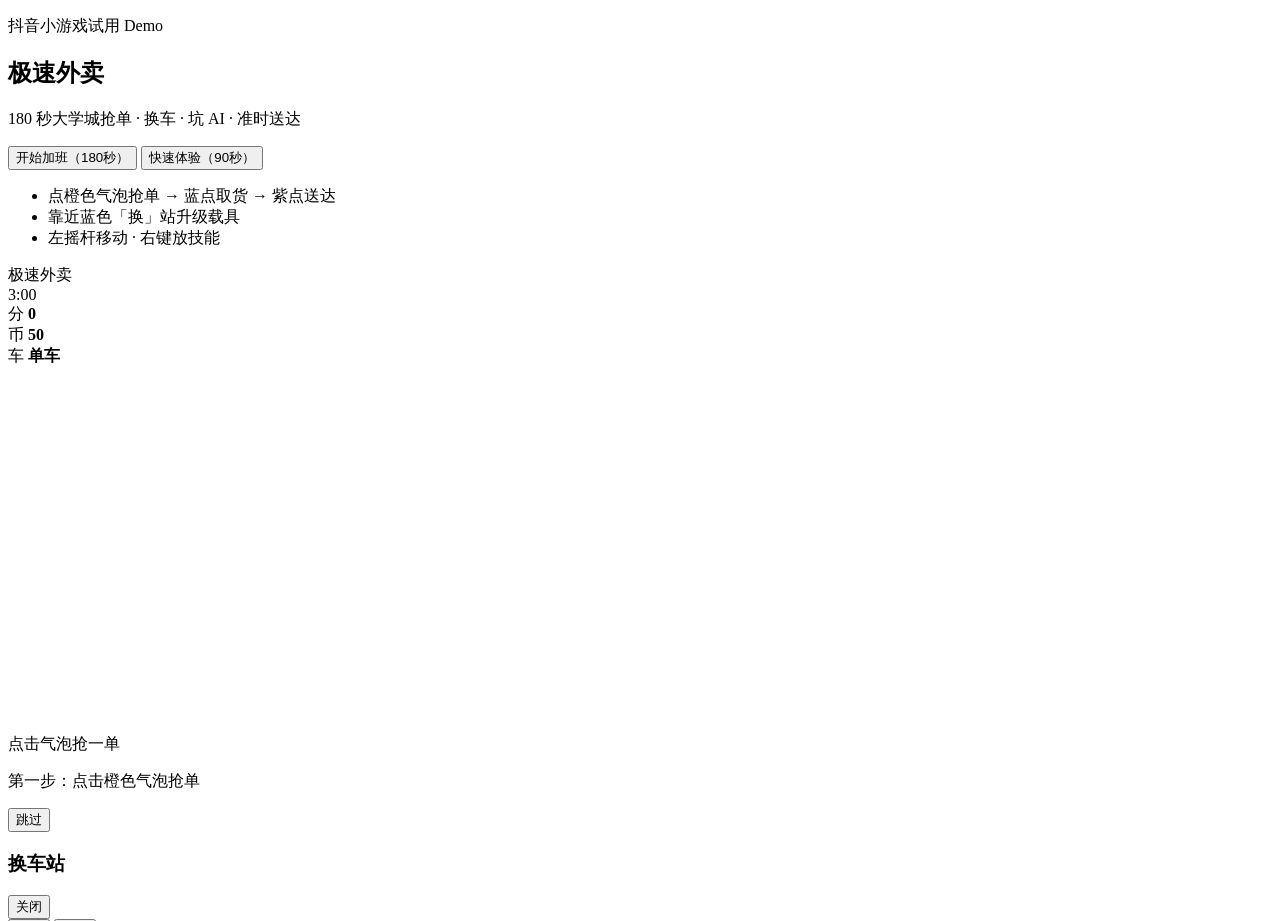
==== demo/index.html @ c2e83d72 "Add demo/index.html" ====
<!DOCTYPE html>
<html lang="zh-CN">
<head>
  <meta charset="UTF-8" />
  <meta name="viewport" content="width=device-width, initial-scale=1, maximum-scale=1, user-scalable=no, viewport-fit=cover" />
  <title>极速外卖 · 可玩 Demo</title>
  <link rel="stylesheet" href="styles.css" />
</head>
<body>
  <div id="app">
    <!-- 大厅 -->
    <section id="screen-lobby" class="screen">
      <div class="lobby-bg"></div>
      <div class="lobby-card">
        <p class="eyebrow">抖音小游戏试用 Demo</p>
        <h1>极速外卖</h1>
        <p class="sub">180 秒大学城抢单 · 换车 · 坑 AI · 准时送达</p>
        <div class="mode-row">
          <button type="button" class="btn primary" id="btn-play-180">开始加班（180秒）</button>
          <button type="button" class="btn ghost" id="btn-play-90">快速体验（90秒）</button>
        </div>
        <ul class="tips">
          <li>点橙色气泡抢单 → 蓝点取货 → 紫点送达</li>
          <li>靠近蓝色「换」站升级载具</li>
          <li>左摇杆移动 · 右键放技能</li>
        </ul>
      </div>
    </section>

    <!-- 对局 -->
    <section id="screen-game" class="screen hidden">
      <header class="topbar">
        <div class="brand">极速外卖</div>
        <div class="pill time" id="hud-time">3:00</div>
        <div class="pill">分 <b id="hud-score">0</b></div>
        <div class="pill">币 <b id="hud-gold">50</b></div>
        <div class="pill">车 <b id="hud-veh">单车</b></div>
      </header>

      <div id="rankbar" class="rankbar"></div>

      <div id="stage">
        <canvas id="cv"></canvas>
        <div id="order-card" class="order-card">点击气泡抢一单</div>
        <div id="banner" class="banner hidden"></div>
        <div id="toast" class="toast"></div>

        <!-- 三步引导 -->
        <div id="tutorial" class="tutorial hidden">
          <div class="tutorial-box">
            <p id="tutorial-text">第一步：点击橙色气泡抢单</p>
            <button type="button" class="btn ghost small" id="btn-skip-tutorial">跳过</button>
          </div>
        </div>

        <!-- 换车面板 -->
        <div id="swap-panel" class="swap-panel hidden">
          <h3>换车站</h3>
          <div id="swap-list"></div>
          <button type="button" class="btn ghost small" id="btn-close-swap">关闭</button>
        </div>

        <!-- 虚拟摇杆 -->
        <div id="joystick" class="joystick">
          <div class="joy-base"><div class="joy-knob" id="joy-knob"></div></div>
        </div>

        <div class="action-pad">
          <button type="button" class="act-btn" id="btn-interact">换车</button>
          <button type="button" class="act-btn skill" id="btn-skill">加速</button>
        </div>
      </div>

      <footer class="bottombar">
        <div class="skill-shop">
          <button type="button" class="btn tiny" id="btn-buy-oil">倒油 60币</button>
          <button type="button" class="btn tiny" id="btn-buy-bait">诱饵 60币</button>
        </div>
        <div class="hint">WASD / 摇杆移动 · E 技能 · F 换车 · 点气泡抢单</div>
      </footer>
    </section>

    <!-- 结算 -->
    <section id="screen-result" class="screen hidden">
      <div class="result-card">
        <p class="eyebrow">下班结算</p>
        <div class="rank-big" id="result-rank">第 1 名</div>
        <p id="result-detail" class="sub"></p>
        <p id="result-highlight" class="highlight"></p>
        <div class="mode-row">
          <button type="button" class="btn primary" id="btn-again">再来一局</button>
          <button type="button" class="btn ghost" id="btn-ad">看视频奖励×2（模拟）</button>
        </div>
        <button type="button" class="btn text" id="btn-lobby">回大厅</button>
      </div>
    </section>
  </div>
  <script src="game.js"></script>
</body>
</html>
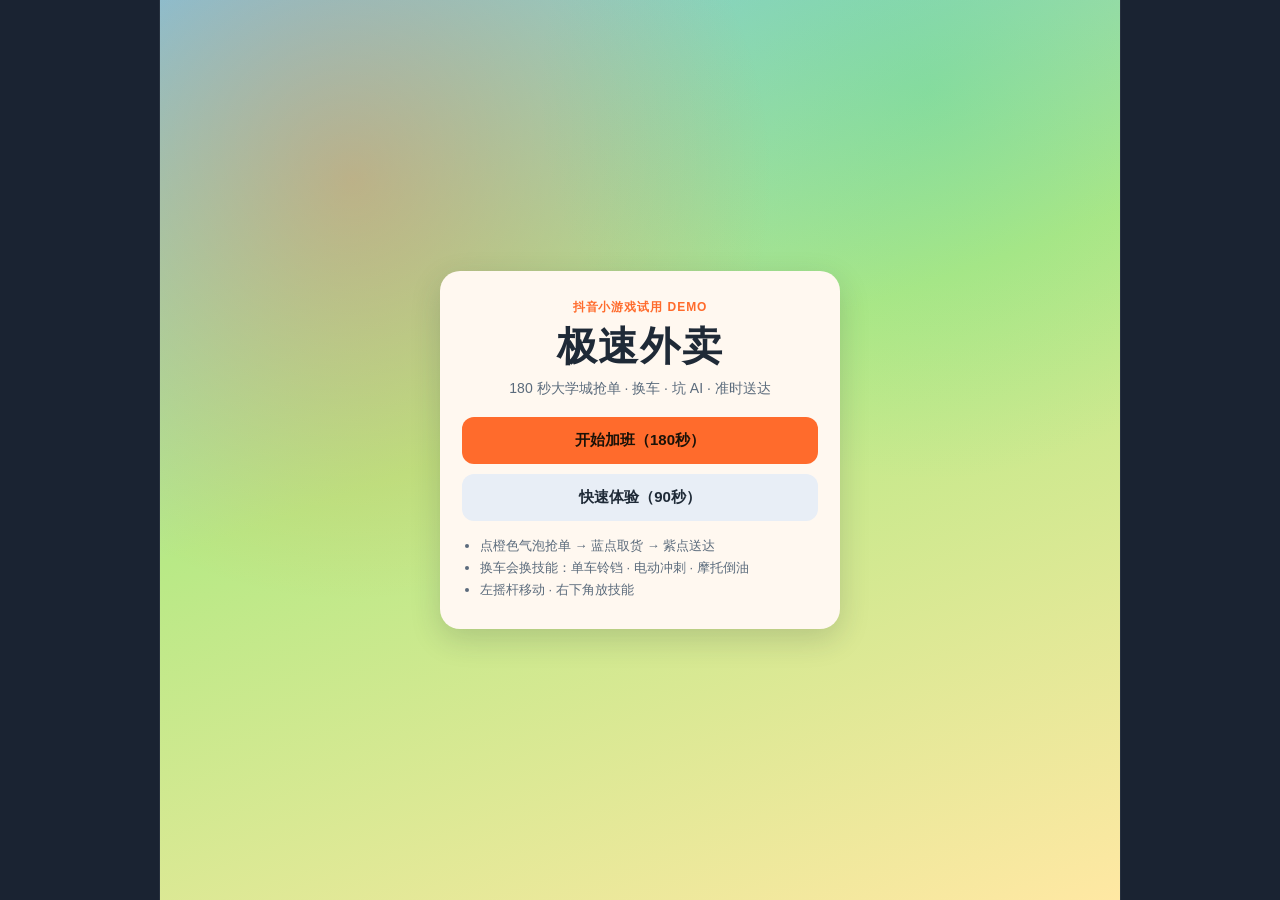
==== commit 5a06028c: "Expand vehicle skills (Maybach Yoink) and sync PRD docs. Vehicle-bound abilities for MVP and P1/P2 r" ====
--- a/demo/index.html
+++ b/demo/index.html
@@ -21,8 +21,8 @@
         </div>
         <ul class="tips">
           <li>点橙色气泡抢单 → 蓝点取货 → 紫点送达</li>
-          <li>靠近蓝色「换」站升级载具</li>
-          <li>左摇杆移动 · 右键放技能</li>
+          <li>换车会换技能：单车铃铛 · 电动冲刺 · 摩托倒油</li>
+          <li>左摇杆移动 · 右下角放技能</li>
         </ul>
       </div>
     </section>
@@ -67,16 +67,12 @@
 
         <div class="action-pad">
           <button type="button" class="act-btn" id="btn-interact">换车</button>
-          <button type="button" class="act-btn skill" id="btn-skill">加速</button>
+          <button type="button" class="act-btn skill" id="btn-skill">铃铛</button>
         </div>
       </div>
 
       <footer class="bottombar">
-        <div class="skill-shop">
-          <button type="button" class="btn tiny" id="btn-buy-oil">倒油 60币</button>
-          <button type="button" class="btn tiny" id="btn-buy-bait">诱饵 60币</button>
-        </div>
-        <div class="hint">WASD / 摇杆移动 · E 技能 · F 换车 · 点气泡抢单</div>
+        <div class="hint">WASD / 摇杆移动 · E 技能（随载具变化）· F 换车 · 点气泡抢单</div>
       </footer>
     </section>
 
--- a/demo/styles.css
+++ b/demo/styles.css
@@ -0,0 +1,347 @@
+:root {
+  --bg: #7ec8e3;
+  --panel: #fff8f0;
+  --ink: #1f2a37;
+  --muted: #5b6b7c;
+  --accent: #ff6b2c;
+  --ok: #3dd68c;
+  --warn: #ffd166;
+  --blue: #4a90e2;
+  --danger: #ff4d6a;
+  --shadow: 0 10px 30px rgba(31, 42, 55, 0.18);
+  font-family: "Segoe UI", "PingFang SC", "Microsoft YaHei", sans-serif;
+}
+
+* { box-sizing: border-box; margin: 0; padding: 0; }
+html, body {
+  height: 100%;
+  background: #1a2332;
+  color: var(--ink);
+  overflow: hidden;
+  touch-action: none;
+  user-select: none;
+  -webkit-user-select: none;
+}
+
+#app {
+  height: 100%;
+  max-width: 480px;
+  margin: 0 auto;
+  position: relative;
+  background: #0f1620;
+  box-shadow: 0 0 0 1px rgba(255,255,255,0.06);
+}
+
+@media (min-width: 900px) {
+  #app { max-width: 960px; }
+}
+
+.screen {
+  position: absolute;
+  inset: 0;
+  display: flex;
+  flex-direction: column;
+}
+.screen.hidden { display: none; }
+
+/* Lobby */
+#screen-lobby {
+  align-items: center;
+  justify-content: center;
+  overflow: auto;
+}
+.lobby-bg {
+  position: absolute;
+  inset: 0;
+  background:
+    radial-gradient(circle at 20% 20%, rgba(255,107,44,0.35), transparent 40%),
+    radial-gradient(circle at 80% 10%, rgba(61,214,140,0.3), transparent 35%),
+    linear-gradient(160deg, #7ec8e3 0%, #b8e986 45%, #ffe8a3 100%);
+}
+.lobby-card {
+  position: relative;
+  z-index: 1;
+  width: min(400px, 92%);
+  background: var(--panel);
+  border-radius: 20px;
+  padding: 28px 22px;
+  box-shadow: var(--shadow);
+  text-align: center;
+}
+.eyebrow {
+  color: var(--accent);
+  font-weight: 700;
+  font-size: 12px;
+  letter-spacing: 0.08em;
+  text-transform: uppercase;
+}
+h1 {
+  font-size: 40px;
+  line-height: 1.1;
+  margin: 8px 0 10px;
+  letter-spacing: 0.04em;
+}
+.sub { color: var(--muted); font-size: 14px; line-height: 1.5; }
+.mode-row {
+  display: flex;
+  flex-direction: column;
+  gap: 10px;
+  margin: 18px 0 14px;
+}
+.tips {
+  text-align: left;
+  color: var(--muted);
+  font-size: 13px;
+  line-height: 1.7;
+  padding-left: 18px;
+}
+
+.btn {
+  border: none;
+  border-radius: 12px;
+  padding: 14px 16px;
+  font-size: 15px;
+  font-weight: 700;
+  cursor: pointer;
+  color: #fff;
+  background: var(--accent);
+}
+.btn:disabled { opacity: 0.45; cursor: not-allowed; }
+.btn.primary { background: var(--accent); color: #1a1208; }
+.btn.ghost { background: #e8eef6; color: var(--ink); }
+.btn.text { background: transparent; color: var(--muted); margin-top: 8px; }
+.btn.small { padding: 8px 12px; font-size: 13px; }
+.btn.tiny { padding: 8px 10px; font-size: 12px; border-radius: 999px; background: #243044; color: #eef2f7; }
+
+/* Game */
+#screen-game { background: #1a2332; color: #eef2f7; }
+.topbar {
+  display: flex;
+  flex-wrap: wrap;
+  gap: 8px;
+  align-items: center;
+  padding: 8px 10px;
+  background: #243044;
+}
+.brand { font-weight: 800; margin-right: auto; color: #ffd166; }
+.pill {
+  background: rgba(255,255,255,0.08);
+  border-radius: 999px;
+  padding: 4px 10px;
+  font-size: 12px;
+  color: #8b9bb4;
+}
+.pill b { color: #ffd166; font-size: 14px; }
+.pill.time b, .pill.time { color: #fff; font-weight: 800; font-size: 14px; }
+
+.rankbar {
+  display: flex;
+  gap: 6px;
+  padding: 6px 10px;
+  background: #1c2738;
+  font-size: 11px;
+  color: #8b9bb4;
+  overflow: auto;
+}
+.rankbar .me { color: #3dd68c; font-weight: 700; }
+
+#stage {
+  position: relative;
+  flex: 1;
+  min-height: 0;
+  background: #6fbf4b;
+}
+#cv {
+  display: block;
+  width: 100%;
+  height: 100%;
+}
+
+.order-card {
+  position: absolute;
+  left: 10px;
+  top: 10px;
+  max-width: 220px;
+  background: rgba(20, 28, 40, 0.88);
+  border: 1px solid #3a4d6a;
+  border-radius: 10px;
+  padding: 8px 10px;
+  font-size: 13px;
+  pointer-events: none;
+  line-height: 1.4;
+}
+
+.banner {
+  position: absolute;
+  left: 0; right: 0; top: 0;
+  text-align: center;
+  padding: 8px;
+  font-weight: 800;
+  color: #fff;
+  background: linear-gradient(90deg, transparent, var(--accent), transparent);
+}
+.banner.hidden { display: none; }
+
+.toast {
+  position: absolute;
+  left: 50%;
+  top: 20%;
+  transform: translateX(-50%);
+  background: rgba(0,0,0,0.75);
+  color: #fff;
+  padding: 8px 14px;
+  border-radius: 999px;
+  font-size: 13px;
+  opacity: 0;
+  transition: opacity 0.2s;
+  pointer-events: none;
+  white-space: nowrap;
+  max-width: 90%;
+  overflow: hidden;
+  text-overflow: ellipsis;
+}
+.toast.show { opacity: 1; }
+
+.tutorial {
+  position: absolute;
+  inset: 0;
+  background: rgba(10, 14, 22, 0.55);
+  display: flex;
+  align-items: flex-end;
+  justify-content: center;
+  padding: 20px;
+  z-index: 4;
+}
+.tutorial.hidden { display: none; }
+.tutorial-box {
+  background: var(--panel);
+  color: var(--ink);
+  border-radius: 14px;
+  padding: 14px 16px;
+  width: min(360px, 100%);
+  text-align: center;
+  box-shadow: var(--shadow);
+}
+.tutorial-box p { margin-bottom: 10px; font-weight: 600; }
+
+.swap-panel {
+  position: absolute;
+  left: 50%;
+  top: 50%;
+  transform: translate(-50%, -50%);
+  width: min(300px, 90%);
+  background: var(--panel);
+  color: var(--ink);
+  border-radius: 16px;
+  padding: 16px;
+  z-index: 5;
+  box-shadow: var(--shadow);
+  text-align: center;
+}
+.swap-panel.hidden { display: none; }
+.swap-panel h3 { margin-bottom: 10px; }
+.swap-item {
+  display: flex;
+  justify-content: space-between;
+  align-items: center;
+  padding: 10px 12px;
+  margin: 6px 0;
+  border-radius: 10px;
+  background: #eef3f8;
+  border: none;
+  width: 100%;
+  font-weight: 700;
+  cursor: pointer;
+}
+.swap-item:disabled { opacity: 0.45; }
+.swap-item.current { outline: 2px solid var(--ok); }
+
+.joystick {
+  position: absolute;
+  left: 16px;
+  bottom: 16px;
+  width: 110px;
+  height: 110px;
+  z-index: 3;
+}
+.joy-base {
+  width: 100%;
+  height: 100%;
+  border-radius: 50%;
+  background: rgba(20, 28, 40, 0.35);
+  border: 2px solid rgba(255,255,255,0.25);
+  position: relative;
+}
+.joy-knob {
+  width: 48px;
+  height: 48px;
+  border-radius: 50%;
+  background: rgba(255,255,255,0.85);
+  position: absolute;
+  left: 50%;
+  top: 50%;
+  transform: translate(-50%, -50%);
+  box-shadow: 0 4px 12px rgba(0,0,0,0.25);
+}
+
+.action-pad {
+  position: absolute;
+  right: 14px;
+  bottom: 18px;
+  display: flex;
+  flex-direction: column;
+  gap: 10px;
+  z-index: 3;
+}
+.act-btn {
+  width: 72px;
+  height: 72px;
+  border-radius: 50%;
+  border: none;
+  font-weight: 800;
+  font-size: 13px;
+  background: rgba(74, 144, 226, 0.95);
+  color: #fff;
+  box-shadow: 0 6px 16px rgba(0,0,0,0.25);
+}
+.act-btn.skill { background: rgba(255, 107, 44, 0.95); color: #1a1208; }
+.act-btn:disabled { opacity: 0.4; }
+
+.bottombar {
+  display: flex;
+  flex-wrap: wrap;
+  gap: 8px;
+  align-items: center;
+  padding: 8px 10px 12px;
+  background: #243044;
+}
+.hint { font-size: 11px; color: #8b9bb4; }
+
+/* Result */
+#screen-result {
+  align-items: center;
+  justify-content: center;
+  background:
+    radial-gradient(circle at 50% 0%, rgba(255,107,44,0.35), transparent 45%),
+    #1a2332;
+}
+.result-card {
+  width: min(380px, 92%);
+  background: var(--panel);
+  border-radius: 20px;
+  padding: 26px 20px;
+  text-align: center;
+  box-shadow: var(--shadow);
+}
+.rank-big {
+  font-size: 48px;
+  font-weight: 900;
+  color: var(--accent);
+  margin: 8px 0;
+}
+.highlight {
+  color: var(--ok);
+  font-weight: 700;
+  margin: 8px 0 4px;
+  min-height: 1.2em;
+}
